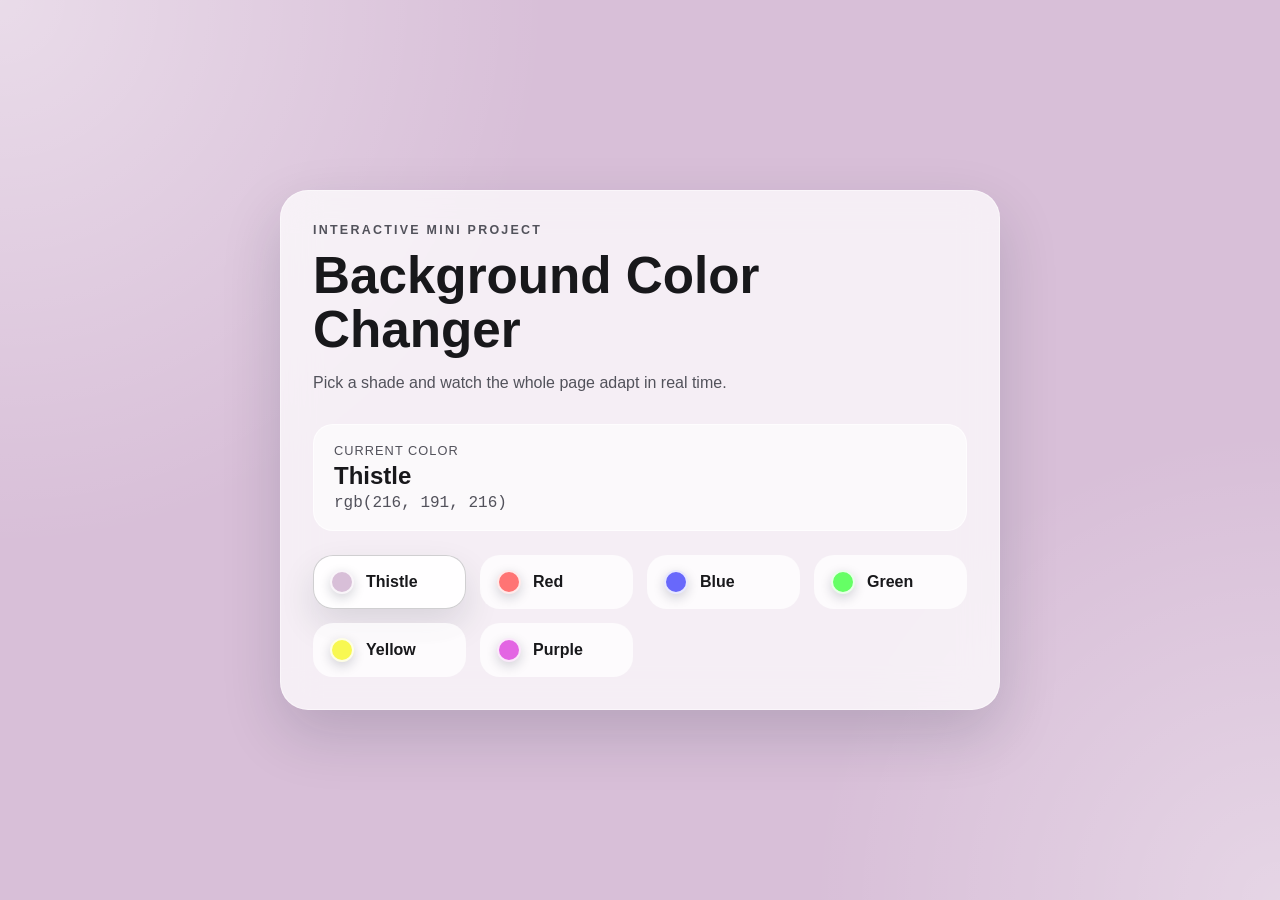
==== JS Mini Projects/Background color changer/index.html @ 5fc521ee "Add Background color changer project" ====
<!DOCTYPE html>
<html lang="en">
<head>
    <meta charset="UTF-8">
    <meta name="viewport" content="width=device-width, initial-scale=1.0">
    <title>Background Color Changer</title>
    <link rel="stylesheet" href="./style.css">
</head>
<body>
    <main class="app-shell">
        <section class="color-card">
            <p class="eyebrow">Interactive Mini Project</p>
            <h1>Background Color Changer</h1>
            <p class="subtitle">
                Pick a shade and watch the whole page adapt in real time.
            </p>

            <div class="selected-color" aria-live="polite">
                <span class="selected-label">Current color</span>
                <strong id="colorName">Thistle</strong>
                <span id="colorValue">rgb(216, 191, 216)</span>
            </div>

            <div id="parent" class="color-grid">
                <button class="color-btn is-active" data-name="Thistle" data-color="rgb(216, 191, 216)">
                    <span class="swatch" style="--swatch-color: rgb(216, 191, 216);"></span>
                    <span>Thistle</span>
                </button>
                <button class="color-btn" data-name="Red" data-color="rgb(255, 116, 116)">
                    <span class="swatch" style="--swatch-color: rgb(255, 116, 116);"></span>
                    <span>Red</span>
                </button>
                <button class="color-btn" data-name="Blue" data-color="rgb(104, 104, 251)">
                    <span class="swatch" style="--swatch-color: rgb(104, 104, 251);"></span>
                    <span>Blue</span>
                </button>
                <button class="color-btn" data-name="Green" data-color="rgb(101, 255, 101)">
                    <span class="swatch" style="--swatch-color: rgb(101, 255, 101);"></span>
                    <span>Green</span>
                </button>
                <button class="color-btn" data-name="Yellow" data-color="rgb(248, 248, 82)">
                    <span class="swatch" style="--swatch-color: rgb(248, 248, 82);"></span>
                    <span>Yellow</span>
                </button>
                <button class="color-btn" data-name="Purple" data-color="rgb(227, 101, 227)">
                    <span class="swatch" style="--swatch-color: rgb(227, 101, 227);"></span>
                    <span>Purple</span>
                </button>
            </div>
        </section>
    </main>

    <script src="./script.js"></script>
</body>
</html>
---- JS Mini Projects/Background color changer/style.css ----
:root {
    --bg-color: rgb(216, 191, 216);
    --card-bg: rgba(255, 255, 255, 0.74);
    --text-main: #18181b;
    --text-muted: #52525b;
    --border-soft: rgba(255, 255, 255, 0.45);
    --shadow-soft: 0 24px 60px rgba(15, 23, 42, 0.16);
}

* {
    box-sizing: border-box;
}

body {
    margin: 0;
    min-height: 100vh;
    font-family: "Segoe UI", Tahoma, Geneva, Verdana, sans-serif;
    color: var(--text-main);
    background:
        radial-gradient(circle at top left, rgba(255, 255, 255, 0.45), transparent 35%),
        radial-gradient(circle at bottom right, rgba(255, 255, 255, 0.35), transparent 30%),
        var(--bg-color);
    transition: background-color 0.45s ease, background 0.45s ease, color 0.3s ease;
}

.app-shell {
    min-height: 100vh;
    display: grid;
    place-items: center;
    padding: 24px;
}

.color-card {
    width: min(100%, 720px);
    padding: 32px;
    border: 1px solid var(--border-soft);
    border-radius: 28px;
    background: var(--card-bg);
    backdrop-filter: blur(18px);
    box-shadow: var(--shadow-soft);
}

.eyebrow {
    margin: 0 0 12px;
    font-size: 0.78rem;
    font-weight: 700;
    letter-spacing: 0.18em;
    text-transform: uppercase;
    color: var(--text-muted);
}

h1 {
    margin: 0;
    font-size: clamp(2rem, 4vw, 3.5rem);
    line-height: 1.05;
}

.subtitle {
    margin: 14px 0 0;
    max-width: 48ch;
    font-size: 1rem;
    line-height: 1.6;
    color: var(--text-muted);
}

.selected-color {
    margin-top: 28px;
    padding: 18px 20px;
    border-radius: 20px;
    background: rgba(255, 255, 255, 0.6);
    border: 1px solid rgba(255, 255, 255, 0.7);
    display: grid;
    gap: 4px;
}

.selected-label {
    font-size: 0.8rem;
    letter-spacing: 0.08em;
    text-transform: uppercase;
    color: var(--text-muted);
}

#colorName {
    font-size: 1.5rem;
}

#colorValue {
    font-family: Consolas, "Courier New", monospace;
    color: var(--text-muted);
}

.color-grid {
    margin-top: 24px;
    display: grid;
    grid-template-columns: repeat(auto-fit, minmax(140px, 1fr));
    gap: 14px;
}

.color-btn {
    appearance: none;
    border: 1px solid transparent;
    border-radius: 20px;
    padding: 14px 16px;
    background: rgba(255, 255, 255, 0.75);
    display: flex;
    align-items: center;
    gap: 12px;
    font: inherit;
    font-weight: 600;
    color: inherit;
    cursor: pointer;
    transition: transform 0.2s ease, box-shadow 0.2s ease, border-color 0.2s ease, background 0.2s ease;
}

.color-btn:hover {
    transform: translateY(-2px);
    box-shadow: 0 14px 25px rgba(15, 23, 42, 0.1);
}

.color-btn:focus-visible {
    outline: 3px solid rgba(37, 99, 235, 0.35);
    outline-offset: 3px;
}

.color-btn.is-active {
    border-color: rgba(24, 24, 27, 0.2);
    background: rgba(255, 255, 255, 0.92);
    box-shadow: 0 16px 35px rgba(15, 23, 42, 0.12);
}

.swatch {
    width: 24px;
    height: 24px;
    border-radius: 50%;
    background: var(--swatch-color);
    border: 2px solid rgba(255, 255, 255, 0.85);
    box-shadow: 0 4px 12px rgba(15, 23, 42, 0.18);
    flex-shrink: 0;
}

@media (max-width: 640px) {
    .color-card {
        padding: 24px;
        border-radius: 24px;
    }

    .color-grid {
        grid-template-columns: repeat(2, minmax(0, 1fr));
    }
}
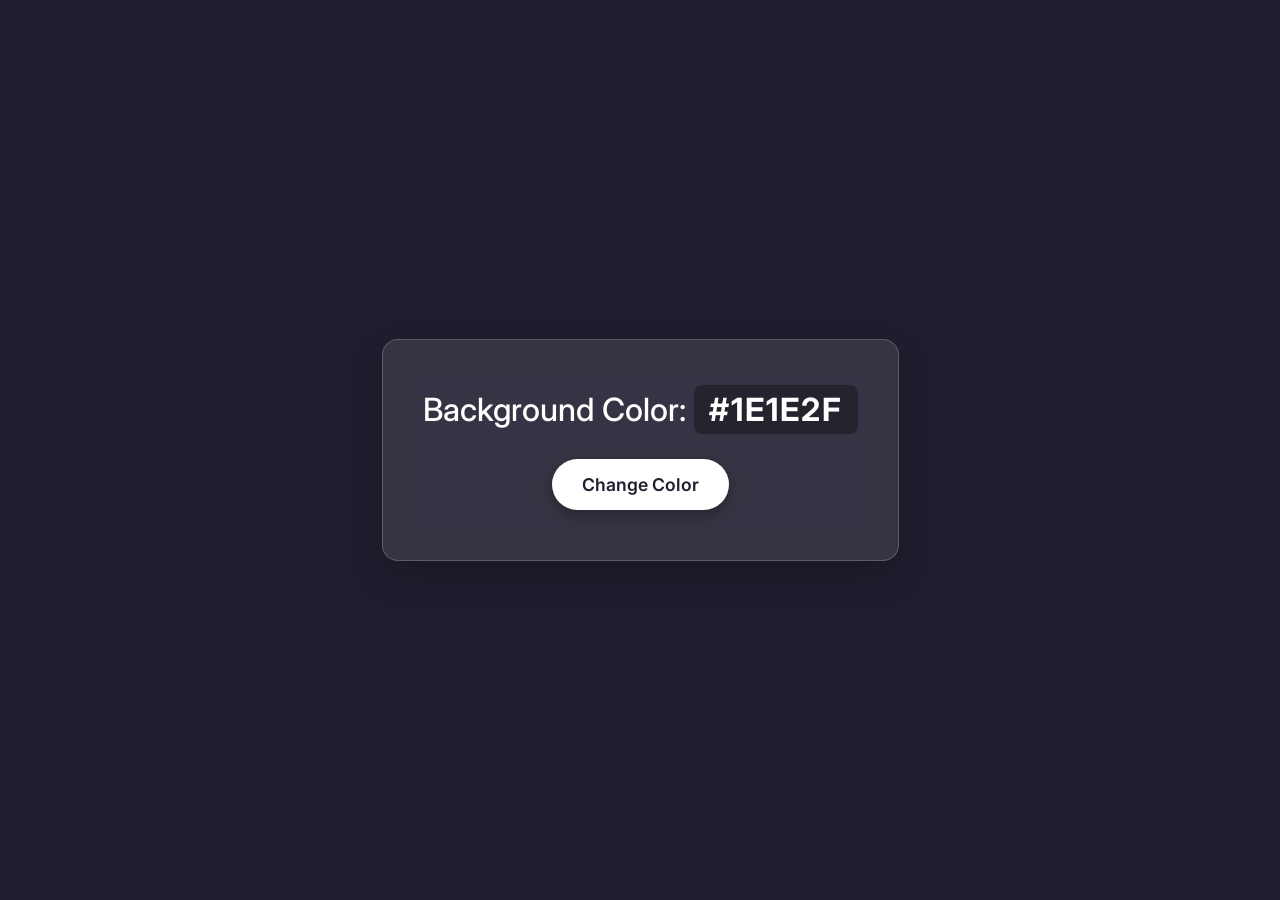
==== commit 99d7448c: "Add JavaScript tutorial files and mini projects" ====
--- a/JS Mini Projects/Background color changer/index.html
+++ b/JS Mini Projects/Background color changer/index.html
@@ -4,52 +4,14 @@
     <meta charset="UTF-8">
     <meta name="viewport" content="width=device-width, initial-scale=1.0">
     <title>Background Color Changer</title>
-    <link rel="stylesheet" href="./style.css">
+    <link rel="stylesheet" href="style.css">
+    <link href="https://fonts.googleapis.com/css2?family=Inter:wght@400;500;700&display=swap" rel="stylesheet">
 </head>
 <body>
-    <main class="app-shell">
-        <section class="color-card">
-            <p class="eyebrow">Interactive Mini Project</p>
-            <h1>Background Color Changer</h1>
-            <p class="subtitle">
-                Pick a shade and watch the whole page adapt in real time.
-            </p>
-
-            <div class="selected-color" aria-live="polite">
-                <span class="selected-label">Current color</span>
-                <strong id="colorName">Thistle</strong>
-                <span id="colorValue">rgb(216, 191, 216)</span>
-            </div>
-
-            <div id="parent" class="color-grid">
-                <button class="color-btn is-active" data-name="Thistle" data-color="rgb(216, 191, 216)">
-                    <span class="swatch" style="--swatch-color: rgb(216, 191, 216);"></span>
-                    <span>Thistle</span>
-                </button>
-                <button class="color-btn" data-name="Red" data-color="rgb(255, 116, 116)">
-                    <span class="swatch" style="--swatch-color: rgb(255, 116, 116);"></span>
-                    <span>Red</span>
-                </button>
-                <button class="color-btn" data-name="Blue" data-color="rgb(104, 104, 251)">
-                    <span class="swatch" style="--swatch-color: rgb(104, 104, 251);"></span>
-                    <span>Blue</span>
-                </button>
-                <button class="color-btn" data-name="Green" data-color="rgb(101, 255, 101)">
-                    <span class="swatch" style="--swatch-color: rgb(101, 255, 101);"></span>
-                    <span>Green</span>
-                </button>
-                <button class="color-btn" data-name="Yellow" data-color="rgb(248, 248, 82)">
-                    <span class="swatch" style="--swatch-color: rgb(248, 248, 82);"></span>
-                    <span>Yellow</span>
-                </button>
-                <button class="color-btn" data-name="Purple" data-color="rgb(227, 101, 227)">
-                    <span class="swatch" style="--swatch-color: rgb(227, 101, 227);"></span>
-                    <span>Purple</span>
-                </button>
-            </div>
-        </section>
-    </main>
-
-    <script src="./script.js"></script>
+    <div class="container">
+        <h2>Background Color: <span id="colorName" class="color-text">#1E1E2F</span></h2>
+        <button id="changeBtn">Change Color</button>
+    </div>
+    <script src="script.js"></script>
 </body>
 </html>
--- a/JS Mini Projects/Background color changer/style.css
+++ b/JS Mini Projects/Background color changer/style.css
@@ -1,150 +1,64 @@
-:root {
-    --bg-color: rgb(216, 191, 216);
-    --card-bg: rgba(255, 255, 255, 0.74);
-    --text-main: #18181b;
-    --text-muted: #52525b;
-    --border-soft: rgba(255, 255, 255, 0.45);
-    --shadow-soft: 0 24px 60px rgba(15, 23, 42, 0.16);
-}
-
 * {
+    margin: 0;
+    padding: 0;
     box-sizing: border-box;
+    font-family: 'Inter', sans-serif;
 }
 
 body {
-    margin: 0;
+    background-color: #1e1e2f;
     min-height: 100vh;
-    font-family: "Segoe UI", Tahoma, Geneva, Verdana, sans-serif;
-    color: var(--text-main);
-    background:
-        radial-gradient(circle at top left, rgba(255, 255, 255, 0.45), transparent 35%),
-        radial-gradient(circle at bottom right, rgba(255, 255, 255, 0.35), transparent 30%),
-        var(--bg-color);
-    transition: background-color 0.45s ease, background 0.45s ease, color 0.3s ease;
+    display: flex;
+    justify-content: center;
+    align-items: center;
+    transition: background-color 0.5s ease;
 }
 
-.app-shell {
-    min-height: 100vh;
-    display: grid;
-    place-items: center;
-    padding: 24px;
+.container {
+    background: rgba(255, 255, 255, 0.1);
+    backdrop-filter: blur(15px);
+    -webkit-backdrop-filter: blur(15px);
+    border: 1px solid rgba(255, 255, 255, 0.2);
+    border-radius: 16px;
+    padding: 50px 40px;
+    text-align: center;
+    box-shadow: 0 15px 35px rgba(0, 0, 0, 0.2);
+    color: white;
 }
 
-.color-card {
-    width: min(100%, 720px);
-    padding: 32px;
-    border: 1px solid var(--border-soft);
-    border-radius: 28px;
-    background: var(--card-bg);
-    backdrop-filter: blur(18px);
-    box-shadow: var(--shadow-soft);
+h2 {
+    font-size: 2rem;
+    margin-bottom: 30px;
+    font-weight: 500;
 }
 
-.eyebrow {
-    margin: 0 0 12px;
-    font-size: 0.78rem;
+.color-text {
     font-weight: 700;
-    letter-spacing: 0.18em;
-    text-transform: uppercase;
-    color: var(--text-muted);
+    letter-spacing: 2px;
+    background: rgba(0, 0, 0, 0.3);
+    padding: 5px 15px;
+    border-radius: 8px;
+    transition: all 0.3s ease;
 }
 
-h1 {
-    margin: 0;
-    font-size: clamp(2rem, 4vw, 3.5rem);
-    line-height: 1.05;
+#changeBtn {
+    padding: 15px 30px;
+    border: none;
+    border-radius: 30px;
+    font-size: 1.1rem;
+    font-weight: 600;
+    cursor: pointer;
+    background: #ffffff;
+    color: #1e1e2f;
+    transition: all 0.3s ease;
+    box-shadow: 0 5px 15px rgba(0, 0, 0, 0.3);
 }
 
-.subtitle {
-    margin: 14px 0 0;
-    max-width: 48ch;
-    font-size: 1rem;
-    line-height: 1.6;
-    color: var(--text-muted);
+#changeBtn:hover {
+    transform: translateY(-3px);
+    box-shadow: 0 8px 20px rgba(0, 0, 0, 0.4);
 }
 
-.selected-color {
-    margin-top: 28px;
-    padding: 18px 20px;
-    border-radius: 20px;
-    background: rgba(255, 255, 255, 0.6);
-    border: 1px solid rgba(255, 255, 255, 0.7);
-    display: grid;
-    gap: 4px;
+#changeBtn:active {
+    transform: translateY(1px);
 }
-
-.selected-label {
-    font-size: 0.8rem;
-    letter-spacing: 0.08em;
-    text-transform: uppercase;
-    color: var(--text-muted);
-}
-
-#colorName {
-    font-size: 1.5rem;
-}
-
-#colorValue {
-    font-family: Consolas, "Courier New", monospace;
-    color: var(--text-muted);
-}
-
-.color-grid {
-    margin-top: 24px;
-    display: grid;
-    grid-template-columns: repeat(auto-fit, minmax(140px, 1fr));
-    gap: 14px;
-}
-
-.color-btn {
-    appearance: none;
-    border: 1px solid transparent;
-    border-radius: 20px;
-    padding: 14px 16px;
-    background: rgba(255, 255, 255, 0.75);
-    display: flex;
-    align-items: center;
-    gap: 12px;
-    font: inherit;
-    font-weight: 600;
-    color: inherit;
-    cursor: pointer;
-    transition: transform 0.2s ease, box-shadow 0.2s ease, border-color 0.2s ease, background 0.2s ease;
-}
-
-.color-btn:hover {
-    transform: translateY(-2px);
-    box-shadow: 0 14px 25px rgba(15, 23, 42, 0.1);
-}
-
-.color-btn:focus-visible {
-    outline: 3px solid rgba(37, 99, 235, 0.35);
-    outline-offset: 3px;
-}
-
-.color-btn.is-active {
-    border-color: rgba(24, 24, 27, 0.2);
-    background: rgba(255, 255, 255, 0.92);
-    box-shadow: 0 16px 35px rgba(15, 23, 42, 0.12);
-}
-
-.swatch {
-    width: 24px;
-    height: 24px;
-    border-radius: 50%;
-    background: var(--swatch-color);
-    border: 2px solid rgba(255, 255, 255, 0.85);
-    box-shadow: 0 4px 12px rgba(15, 23, 42, 0.18);
-    flex-shrink: 0;
-}
-
-@media (max-width: 640px) {
-    .color-card {
-        padding: 24px;
-        border-radius: 24px;
-    }
-
-    .color-grid {
-        grid-template-columns: repeat(2, minmax(0, 1fr));
-    }
-}
